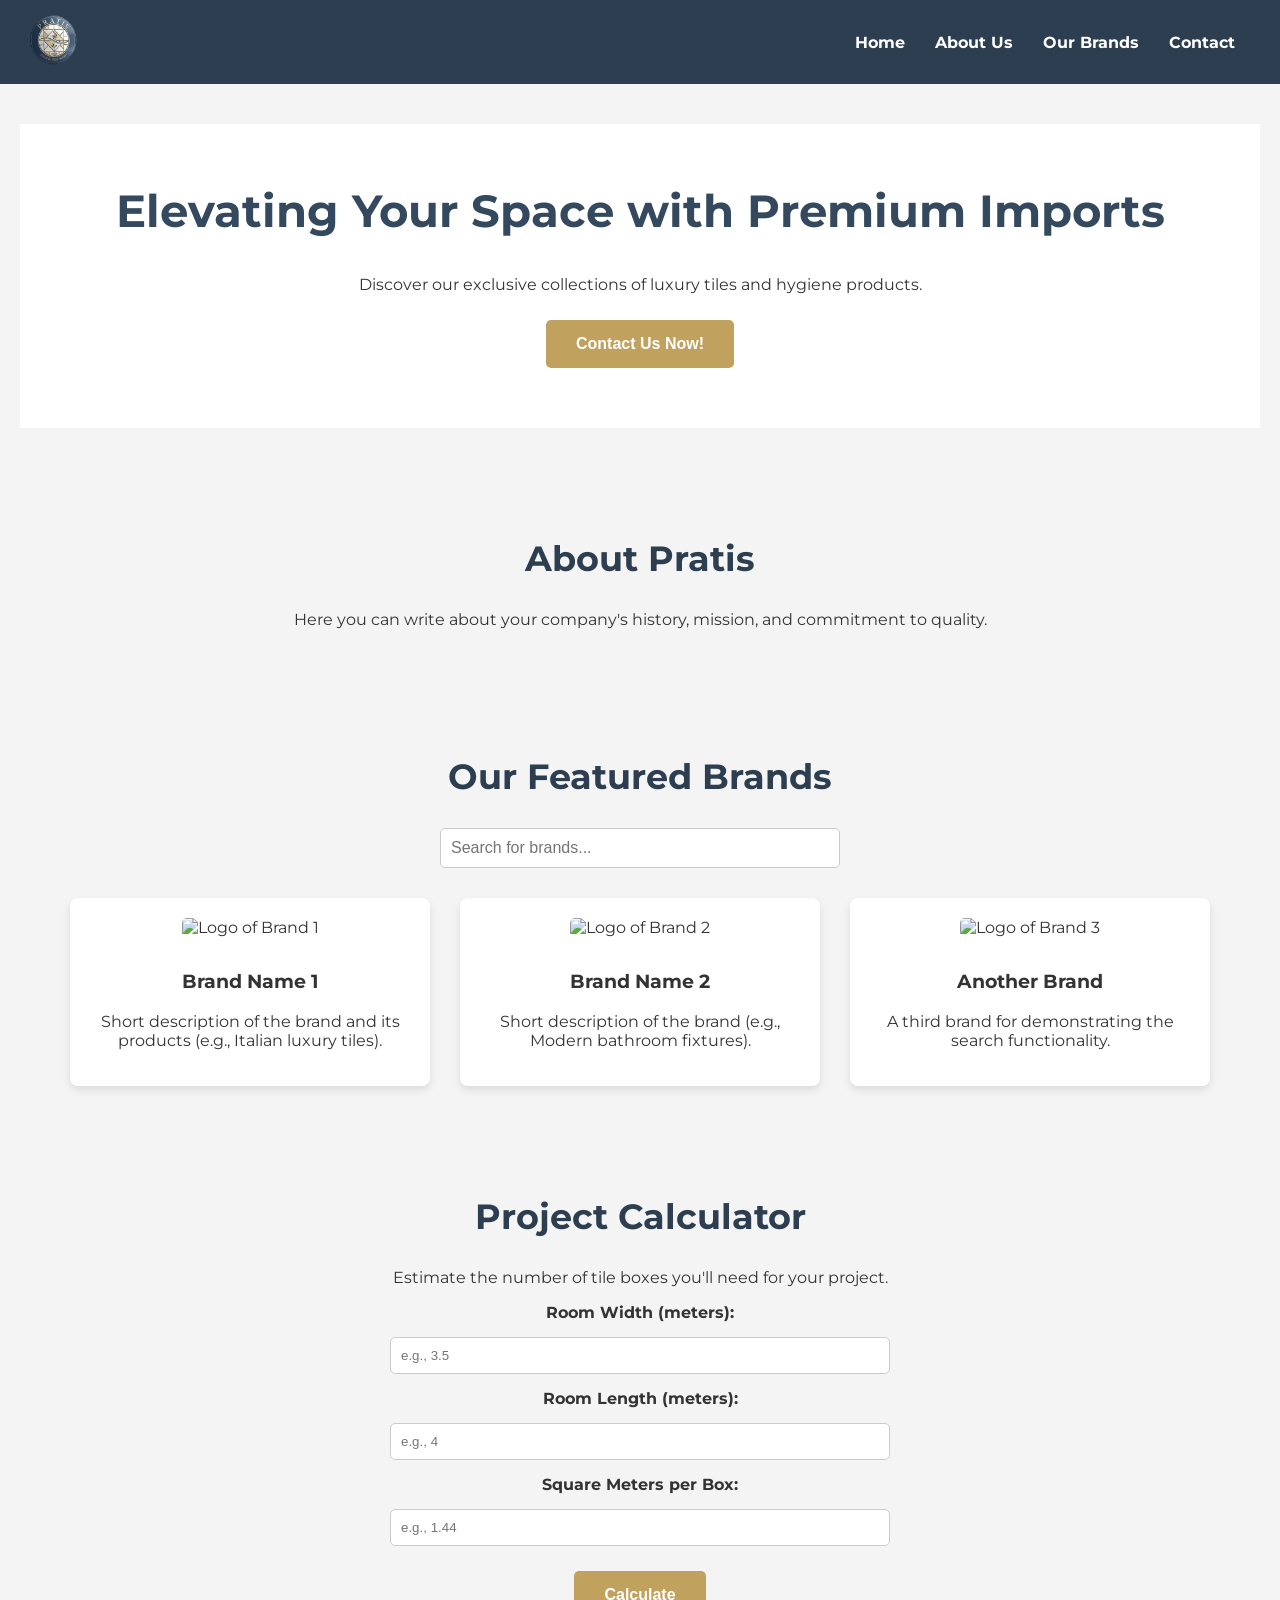
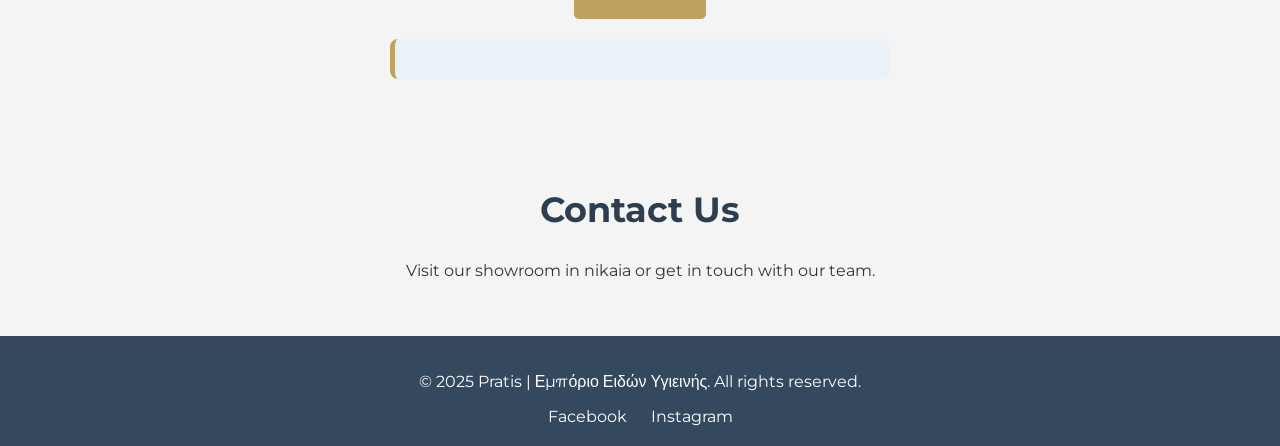
==== sitepartisGEM/index.html @ 51517fe7 "Add files via upload" ====
<!DOCTYPE html>
<html lang="el"> <head>
    <meta charset="UTF-8">
    <meta name="viewport" content="width=device-width, initial-scale=1.0">

    <title>Pratis - Εισαγωγές Ειδών Υγιεινής & Πλακιδίων | Πάτρα</title>

    <meta name="description" content="Η Pratis στην Πάτρα ειδικεύεται στην εισαγωγή πολυτελών πλακιδίων και ειδών υγιεινής κορυφαίας ποιότητας. Ανακαλύψτε τις συλλογές μας.">

    <link rel="icon" type="image/png" href="favicon.png">

    <link rel="stylesheet" href="style.css">
</head>
<body>

    <header>
        <a href="#home" class="logo-link">
            <img src="pratis-logo.png" alt="Pratis Company Logo">
        </a>
        <nav>
            <ul>
                <li><a href="#home">Home</a></li>
                <li><a href="#about">About Us</a></li>
                <li><a href="#brands">Our Brands</a></li>
                <li><a href="#contact">Contact</a></li>
            </ul>
        </nav>
    </header>

    <main>
        <section id="home">
            <div class="banner">
                <h1>Elevating Your Space with Premium Imports</h1>
                <p>Discover our exclusive collections of luxury tiles and hygiene products.</p>
                <button onclick="window.location.href='#contact'">Contact Us Now!</button>
            </div>
        </section>

        <section id="about">
            <h2>About Pratis</h2>
            <p>Here you can write about your company's history, mission, and commitment to quality.</p>
        </section>

        <section id="brands">
            <h2>Our Featured Brands</h2>
            <input type="text" id="search-bar" onkeyup="searchProducts()" placeholder="Search for brands...">
            <div class="product-list">
                <div class="product-card">
                    <img src="brand-logo-1.jpg" alt="Logo of Brand 1">
                    <h3>Brand Name 1</h3>
                    <p>Short description of the brand and its products (e.g., Italian luxury tiles).</p>
                </div>
                <div class="product-card">
                    <img src="brand-logo-2.jpg" alt="Logo of Brand 2">
                    <h3>Brand Name 2</h3>
                    <p>Short description of the brand (e.g., Modern bathroom fixtures).</p>
                </div>
                <div class="product-card">
                    <img src="brand-logo-3.jpg" alt="Logo of Brand 3">
                    <h3>Another Brand</h3>
                    <p>A third brand for demonstrating the search functionality.</p>
                </div>
            </div>
        </section>

        <section id="calculator">
            <h2>Project Calculator</h2>
            <p>Estimate the number of tile boxes you'll need for your project.</p>
            <div class="calculator-form">
                <label for="room-width">Room Width (meters):</label>
                <input type="number" id="room-width" placeholder="e.g., 3.5">
                <label for="room-length">Room Length (meters):</label>
                <input type="number" id="room-length" placeholder="e.g., 4">
                <label for="sqm-per-box">Square Meters per Box:</label>
                <input type="number" id="sqm-per-box" placeholder="e.g., 1.44">
                <button onclick="calculateTiles()">Calculate</button>
            </div>
            <div id="calculator-result" class="result-container">
                </div>
        </section>

        <section id="contact">
            <h2>Contact Us</h2>
            <p>Visit our showroom in nikaia or get in touch with our team.</p>
            </section>
    </main>

    <footer>
        <p>&copy; 2025 Pratis | Εμπόριο Ειδών Υγιεινής. All rights reserved.</p>
        <div class="social-links">
            <a href="#">Facebook</a>
            <a href="#">Instagram</a>
        </div>
    </footer>

    <script src="script.js"></script>
</body>
</html>
---- sitepartisGEM/style.css ----
/* --- Google Font Import --- */
@import url('https://fonts.googleapis.com/css2?family=Montserrat:wght@400;700&display=swap');

/* --- CSS Variables for Easy Theme Management --- */
:root {
    --primary-dark: #2c3e50;
    --primary-light: #34495e;
    --accent-gold: #c0a15e; /* A luxury gold accent color */
    --background-light: #f4f4f4;
    --background-white: #ffffff;
    --text-light: #ffffff;
    --text-dark: #333333;
    --shadow: 0 4px 8px rgba(0, 0, 0, 0.1);
}

/* --- Global & Body Styles --- */
* {
    box-sizing: border-box;
}

html {
    scroll-behavior: smooth;
}

body {
    font-family: 'Montserrat', sans-serif;
    margin: 0;
    padding: 0;
    background-color: var(--background-light);
    color: var(--text-dark);
}

section {
    padding: 40px 20px;
    text-align: center;
}

section h2 {
    font-size: 2.2em;
    color: var(--primary-dark);
    margin-bottom: 30px;
}

/* --- Header & Navigation --- */
header {
    background-color: var(--primary-dark);
    padding: 15px 30px;
    color: var(--text-light);
    display: flex;
    justify-content: space-between;
    align-items: center;
    position: sticky;
    top: 0;
    z-index: 100;
}

header .logo-link img {
    height: 50px;
}

header nav ul {
    display: flex;
    list-style: none;
    margin: 0;
    padding: 0;
}

header nav ul li a {
    color: var(--text-light);
    text-decoration: none;
    padding: 10px 15px;
    font-weight: bold;
    transition: color 0.3s ease;
}

header nav ul li a:hover {
    color: var(--accent-gold);
}

/* --- Banner Section --- */
.banner {
    text-align: center;
    background: var(--background-white);
    padding: 60px 20px;
}

.banner h1 {
    font-size: 2.8em;
    color: var(--primary-light);
    margin-top: 0;
}

.banner button, #calculator button {
    background-color: var(--accent-gold);
    color: var(--text-light);
    border: none;
    padding: 15px 30px;
    font-size: 1em;
    font-weight: bold;
    cursor: pointer;
    border-radius: 5px;
    transition: background-color 0.3s ease;
    margin-top: 10px;
}

.banner button:hover, #calculator button:hover {
    background-color: var(--primary-light);
}


/* --- Brands Section & Search --- */
#search-bar {
    width: 50%;
    max-width: 400px;
    padding: 10px;
    margin-bottom: 30px;
    border: 1px solid #ccc;
    border-radius: 5px;
    font-size: 1em;
}

.product-list {
    display: flex;
    justify-content: center;
    flex-wrap: wrap;
    gap: 30px;
    max-width: 1200px;
    margin: 0 auto;
}

.product-card {
    background-color: var(--background-white);
    padding: 20px;
    border-radius: 8px;
    box-shadow: var(--shadow);
    width: 30%;
    text-align: center;
    transition: transform 0.3s ease, box-shadow 0.3s ease;
}

.product-card:hover {
    transform: translateY(-5px);
    box-shadow: 0 8px 16px rgba(0, 0, 0, 0.15);
}

.product-card img {
    width: 100%;
    height: auto;
    border-radius: 5px;
    margin-bottom: 15px;
}

.hidden {
    display: none;
}

/* --- Calculator Section --- */
.calculator-form {
    display: flex;
    flex-direction: column;
    align-items: center;
    gap: 15px;
    max-width: 500px;
    margin: 0 auto 20px auto;
}

.calculator-form label {
    font-weight: bold;
}

.calculator-form input {
    width: 100%;
    padding: 10px;
    border: 1px solid #ccc;
    border-radius: 5px;
}

.result-container {
    background: #eaf2f8;
    padding: 20px;
    border-radius: 8px;
    max-width: 500px;
    margin: 0 auto;
    border-left: 5px solid var(--accent-gold);
}

/* --- Footer --- */
footer {
    background-color: var(--primary-light);
    padding: 20px;
    text-align: center;
    color: var(--text-light);
}

footer .social-links a {
    color: var(--text-light);
    margin: 0 10px;
    text-decoration: none;
    transition: color 0.3s ease;
}

footer .social-links a:hover {
    color: var(--accent-gold);
}

/* --- MEDIA QUERIES for Responsiveness --- */
@media (max-width: 768px) {
    header {
        flex-direction: column;
        gap: 15px;
    }

    .banner h1 {
        font-size: 2em;
    }

    .product-card {
        width: 90%;
    }
}
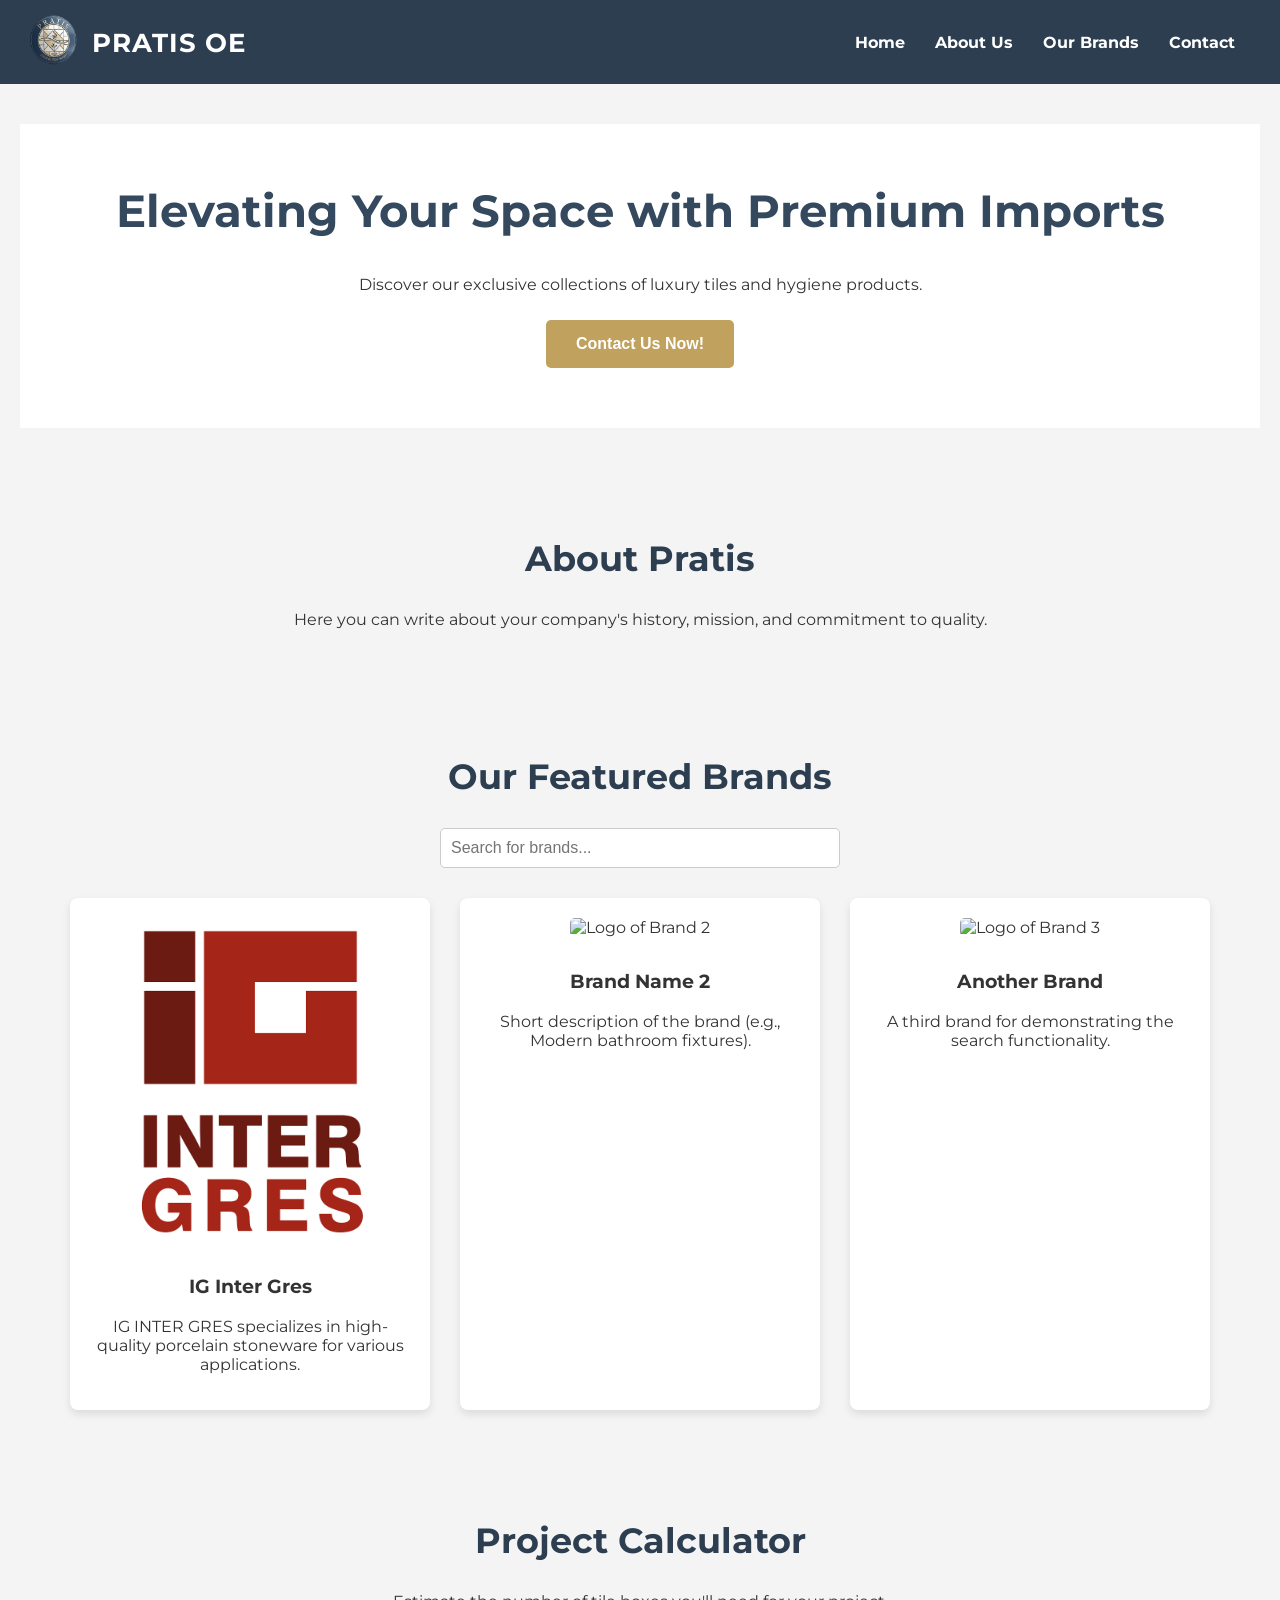
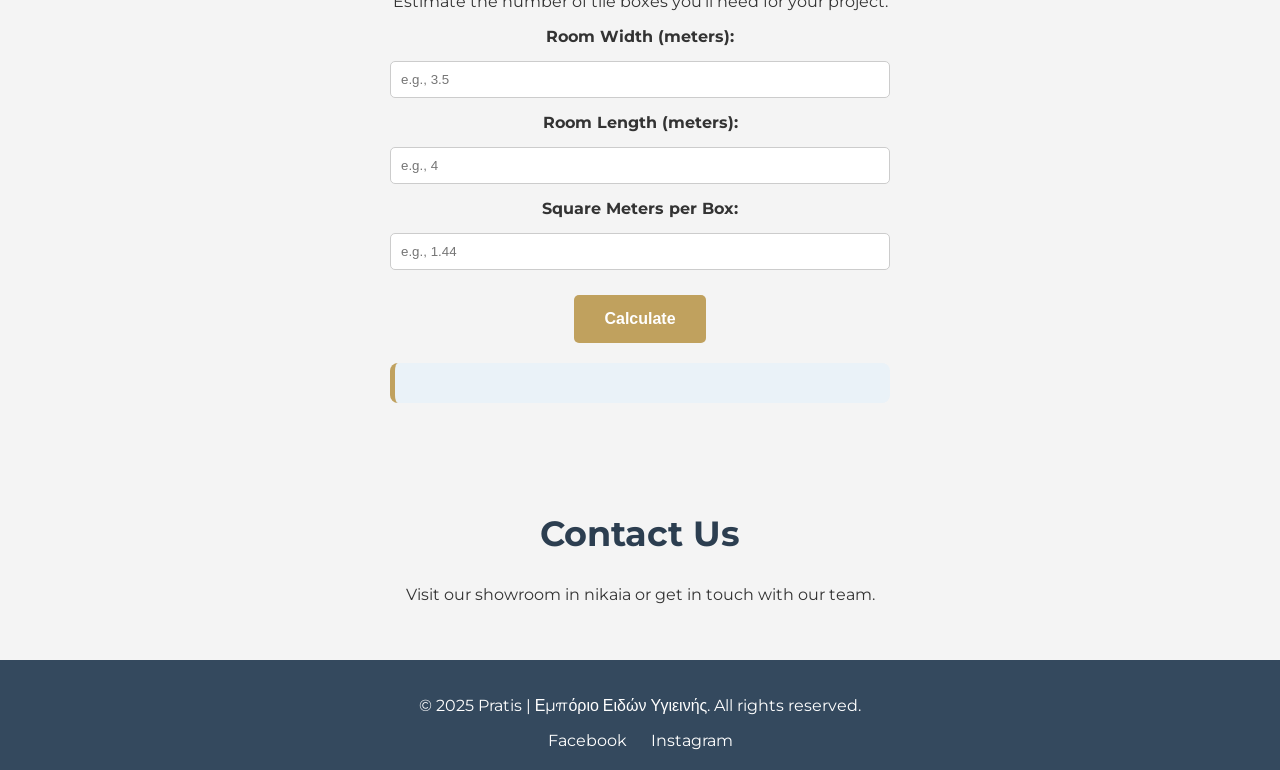
==== commit cec648b6: "Add files via upload" ====
--- a/sitepartisGEM/index.html
+++ b/sitepartisGEM/index.html
@@ -14,9 +14,12 @@
 <body>
 
     <header>
+    <div class="logo-container">  
         <a href="#home" class="logo-link">
             <img src="pratis-logo.png" alt="Pratis Company Logo">
         </a>
+        <span class="company-name">PRATIS OE</span>
+    </div>    
         <nav>
             <ul>
                 <li><a href="#home">Home</a></li>
@@ -46,9 +49,9 @@
             <input type="text" id="search-bar" onkeyup="searchProducts()" placeholder="Search for brands...">
             <div class="product-list">
                 <div class="product-card">
-                    <img src="brand-logo-1.jpg" alt="Logo of Brand 1">
-                    <h3>Brand Name 1</h3>
-                    <p>Short description of the brand and its products (e.g., Italian luxury tiles).</p>
+                    <img src="brand-logo-1.png" alt="Logo of Brand 1">
+                    <h3>IG Inter Gres</h3>
+                    <p> IG INTER GRES specializes in high-quality porcelain stoneware for various applications.</p>
                 </div>
                 <div class="product-card">
                     <img src="brand-logo-2.jpg" alt="Logo of Brand 2">
--- a/sitepartisGEM/style.css
+++ b/sitepartisGEM/style.css
@@ -76,6 +76,21 @@
 header nav ul li a:hover {
     color: var(--accent-gold);
 }
+/* Aligns text and logo side-by-side */
+.logo-container {  
+    display: flex;
+    align-items: center;
+    gap: 15px;
+}
+
+/* PRATIS OE styling */
+.company-name{
+    color :var(--text-light);
+    font-size: 1.6em;
+    font-weight: bold;
+    text-transform: uppercase;
+    letter-spacing: 1px; 
+}
 
 /* --- Banner Section --- */
 .banner {
